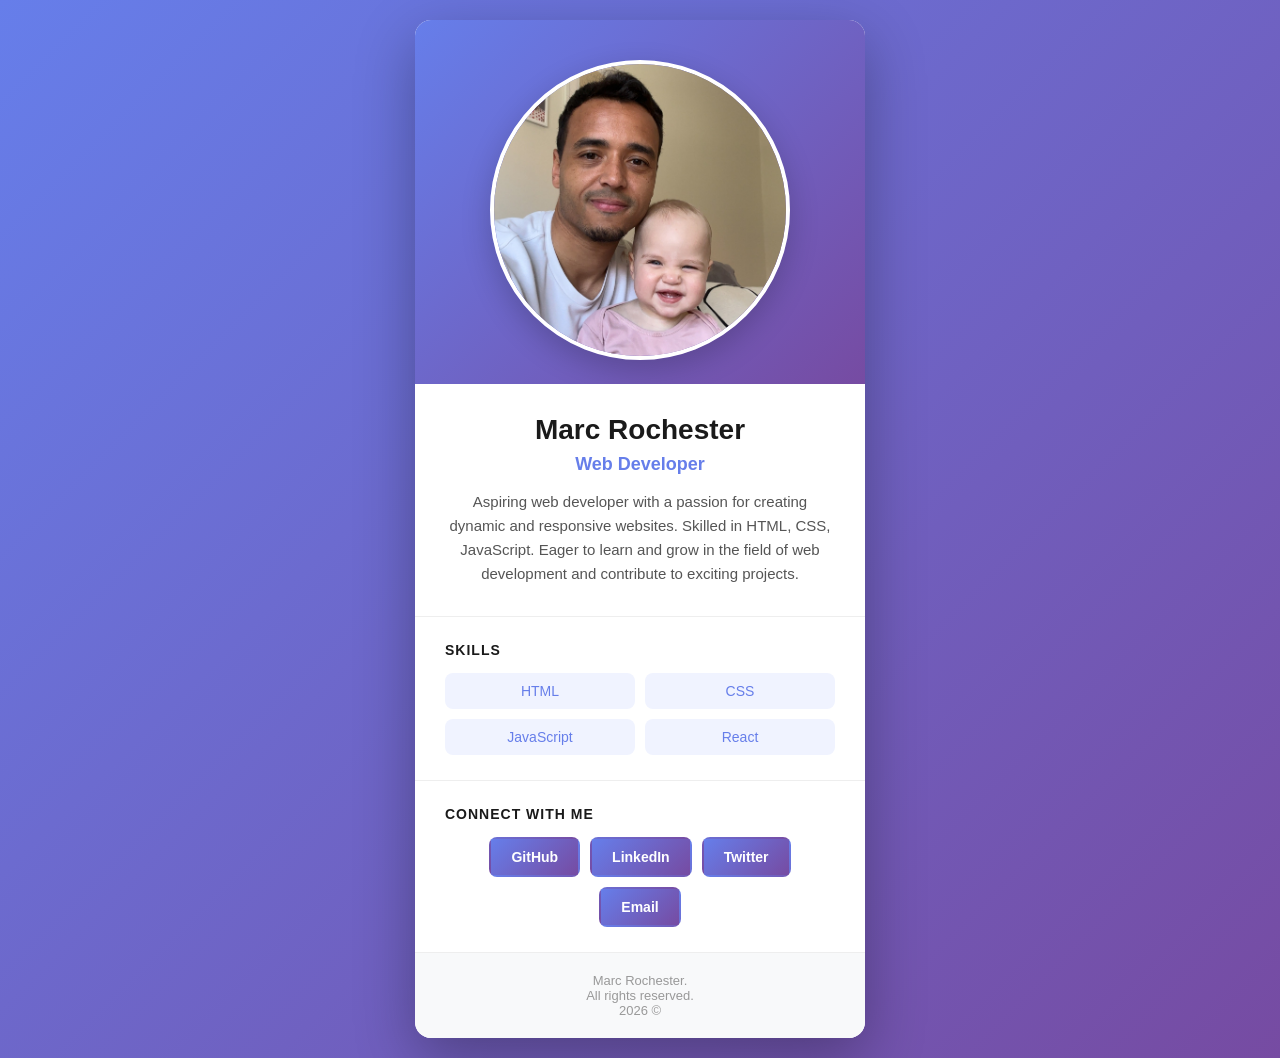
==== projects/01-html-profile-card/index.html @ 2372b121 "Initial commit: Add portfolio projects - profile card and blog article" ====
<!doctype html>
<html lang="en">
  <head>
    <meta charset="UTF-8" />
    <meta name="viewport" content="width=device-width, initial-scale=1.0" />
    <title>Profile Card - Marc Rochester</title>
    <link rel="stylesheet" href="styles.css" />
  </head>
  <body>
    <!-- Main container for the profile card -->
    <main class="container">
      <!-- Profile card semantic section -->
      <article class="profile-card">
        <!-- Header section with profile image -->
        <header class="profile-header">
          <img
            src="./images/carla_og_far.jpg"
            alt="Profile picture"
            class="profile-image"
          />
        </header>

        <!-- Main profile information section -->
        <section class="profile-info">
          <!-- Primary heading - Name -->
          <h1 class="profile-name">Marc Rochester</h1>

          <!-- Secondary heading - Role/Title -->
          <h2 class="profile-role">Web Developer</h2>

          <!-- Short introduction paragraph -->
          <p class="profile-intro">
            Aspiring web developer with a passion for creating dynamic and
            responsive websites. Skilled in HTML, CSS, JavaScript. Eager to
            learn and grow in the field of web development and contribute to
            exciting projects.
          </p>
        </section>

        <!-- Skills section with semantic structure -->
        <section class="skills-section">
          <h2 class="section-title">Skills</h2>
          <ul class="skills-list">
            <li>HTML</li>
            <li>CSS</li>
            <li>JavaScript</li>
            <li>React</li>
          </ul>
        </section>

        <!-- Social links section with semantic navigation -->
        <nav class="social-section">
          <h2 class="section-title">Connect With Me</h2>
          <ul class="social-links">
            <li>
              <a
                href="https://github.com"
                target="_blank"
                rel="noopener noreferrer"
              >
                GitHub
              </a>
            </li>
            <li>
              <a
                href="https://linkedin.com"
                target="_blank"
                rel="noopener noreferrer"
              >
                LinkedIn
              </a>
            </li>
            <li>
              <a
                href="https://twitter.com"
                target="_blank"
                rel="noopener noreferrer"
              >
                Twitter
              </a>
            </li>
            <li>
              <a href="marcrochester@hotmail.com"> Email </a>
            </li>
          </ul>
        </nav>

        <!-- Footer with copyright information -->
        <footer class="profile-footer">
          <p>
            Marc Rochester. <br />
            All rights reserved. <br />
            2026 &copy;
          </p>
        </footer>
      </article>
    </main>
  </body>
</html>
---- projects/01-html-profile-card/styles.css ----
* {
  margin: 0;
  padding: 0;
  box-sizing: border-box;
}

html {
  scroll-behavior: smooth;
}

body {
  font-family: "Segoe UI", Tahoma, Geneva, Verdana, sans-serif;
  background: linear-gradient(135deg, #667eea 0%, #764ba2 100%);
  min-height: 100vh;
  display: flex;
  justify-content: center;
  align-items: center;
  padding: 20px;
}

/* Container styling */
.container {
  width: 100%;
  max-width: 450px;
}
.profile-image {
  width: 300px;
  height: 300px;
  border-radius: 50%;
  border: 4px solid white;
  object-fit: cover;
  box-shadow: 0 10px 30px rgba(0, 0, 0, 0.2);
  transition: transform 0.3s ease;

  image-rendering: -webkit-optimize-contrast;
  -webkit-backface-visibility: hidden;
  backface-visibility: hidden;
}

/* Profile card styling */
/*overflow: hidden - Overflowing content gets cut off at borders*/
.profile-card {
  background: white;
  border-radius: 16px;
  box-shadow: 0 20px 60px rgba(0, 0, 0, 0.3);
  overflow: hidden;
  transition:
    transform 0.3s ease,
    box-shadow 0.3s ease;
}

/* transform property: Moves the element up by 8 pixels (negative = up, positive = down) */
.profile-card:hover {
  transform: translateY(-8px);
  box-shadow: 0 30px 80px rgba(0, 0, 0, 0.4);
}

/* Profile header with background */
.profile-header {
  background: linear-gradient(135deg, #667eea 0%, #764ba2 100%);
  padding: 40px 20px 20px;
  text-align: center;
  overflow: hidden;
}

.profile-card:hover .profile-image {
  transform: scale(1.05);
}

/* Profile info section */
.profile-info {
  padding: 30px 30px 20px;
  text-align: center;
}

/* Heading styles */
.profile-name {
  font-size: 28px;
  font-weight: 700;
  color: #1a1a1a;
  margin-bottom: 8px;
}

.profile-role {
  font-size: 18px;
  font-weight: 600;
  color: #667eea;
  margin-bottom: 15px;
}

.profile-intro {
  font-size: 15px;
  color: #555;
  line-height: 1.6;
  margin-bottom: 10px;
}

/* Section styling */
.skills-section,
.social-section {
  padding: 25px 30px;
  border-top: 1px solid #eee;
}

.section-title {
  font-size: 16px;
  font-weight: 700;
  color: #1a1a1a;
  margin-bottom: 15px;
  text-transform: uppercase;
  letter-spacing: 1px;
  font-size: 14px;
}

/* Skills list styling */
.skills-list {
  display: grid;
  grid-template-columns: 1fr 1fr;
  gap: 10px;
  list-style: none;
}

.skills-list li {
  background: #f0f3ff;
  padding: 10px 15px;
  border-radius: 8px;
  font-size: 14px;
  color: #667eea;
  font-weight: 500;
  text-align: center;
  transition: all 0.3s ease;
}

.skills-list li:hover {
  background: #667eea;
  color: white;
  transform: translateY(-2px);
}

/* Social links styling */
.social-links {
  display: flex;
  gap: 10px;
  list-style: none;
  justify-content: center;
  flex-wrap: wrap;
}

.social-links li {
  margin: 0;
}

.social-links a {
  display: inline-block;
  padding: 10px 20px;
  background: linear-gradient(135deg, #667eea 0%, #764ba2 100%);
  color: white;
  text-decoration: none;
  border-radius: 8px;
  font-size: 14px;
  font-weight: 600;
  transition: all 0.3s ease;
  border: 2px solid transparent;
}

.social-links a:hover {
  background: white;
  color: #667eea;
  border-color: #667eea;
  transform: translateY(-2px);
  box-shadow: 0 5px 15px rgba(102, 126, 234, 0.4);
}

.social-links a:focus {
  outline: 2px solid #667eea;
  outline-offset: 2px;
}

/* Profile footer */
.profile-footer {
  background: #f8f9fa;
  padding: 20px 30px;
  text-align: center;
  border-top: 1px solid #eee;
}

.profile-footer p {
  font-size: 13px;
  color: #999;
}

/* Responsive design for smaller screens */
@media (max-width: 480px) {
  .profile-card {
    border-radius: 12px;
  }

  .profile-name {
    font-size: 24px;
  }

  .profile-role {
    font-size: 16px;
  }

  .profile-info,
  .skills-section,
  .social-section,
  .profile-footer {
    padding: 20px;
  }

  .skills-list {
    grid-template-columns: 1fr;
  }

  .social-links {
    gap: 8px;
  }

  .social-links a {
    padding: 8px 16px;
    font-size: 13px;
  }
}
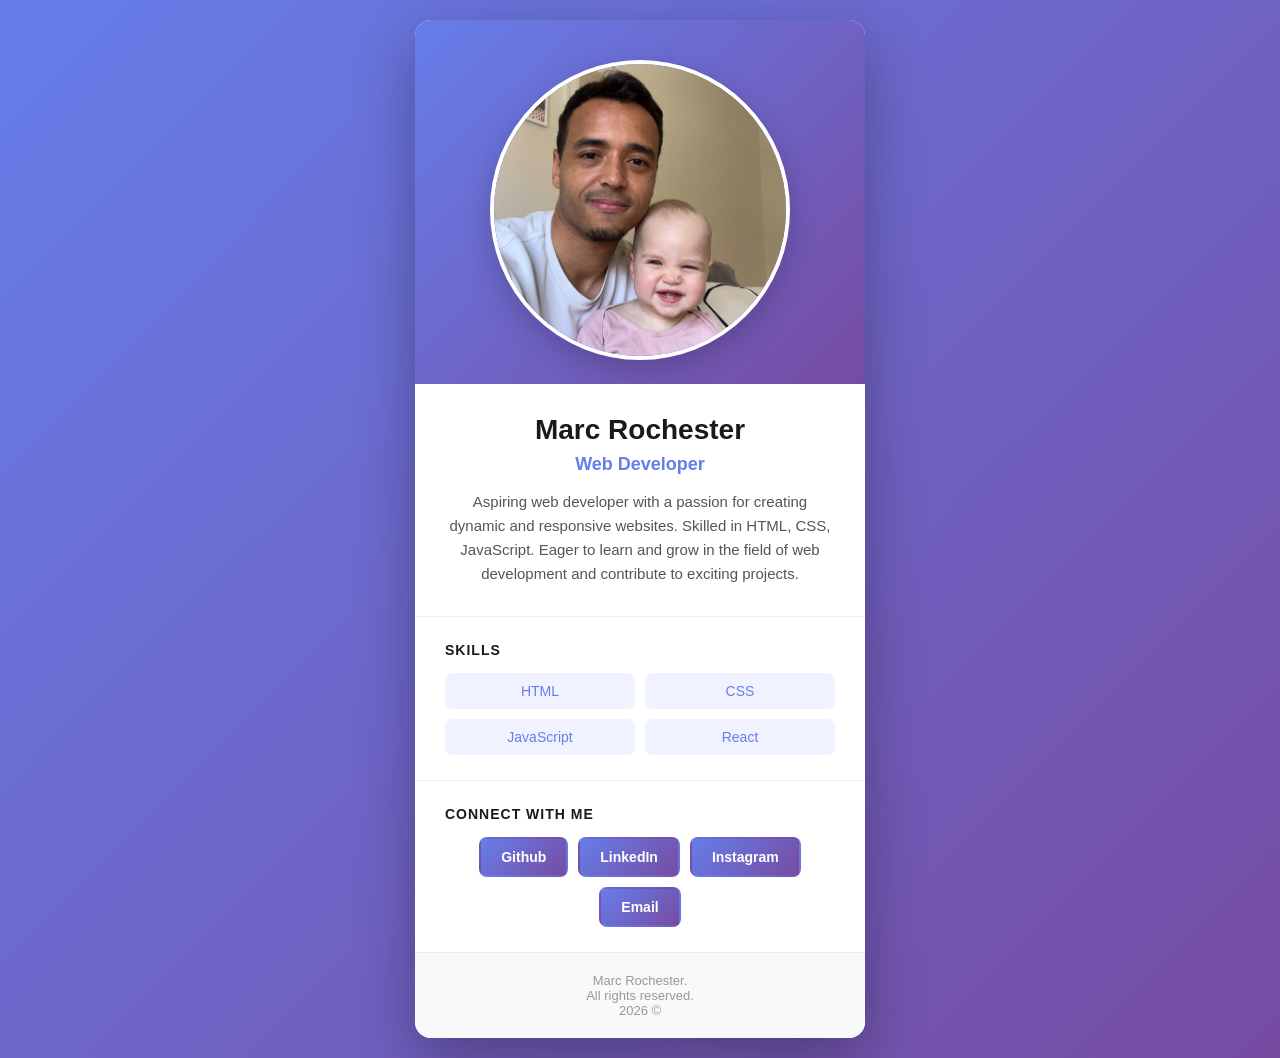
==== commit 71970df1: "changed to layout in contact section" ====
--- a/projects/01-html-profile-card/index.html
+++ b/projects/01-html-profile-card/index.html
@@ -58,7 +58,7 @@
                 target="_blank"
                 rel="noopener noreferrer"
               >
-                GitHub
+                Github
               </a>
             </li>
             <li>
@@ -76,7 +76,7 @@
                 target="_blank"
                 rel="noopener noreferrer"
               >
-                Twitter
+                Instagram
               </a>
             </li>
             <li>
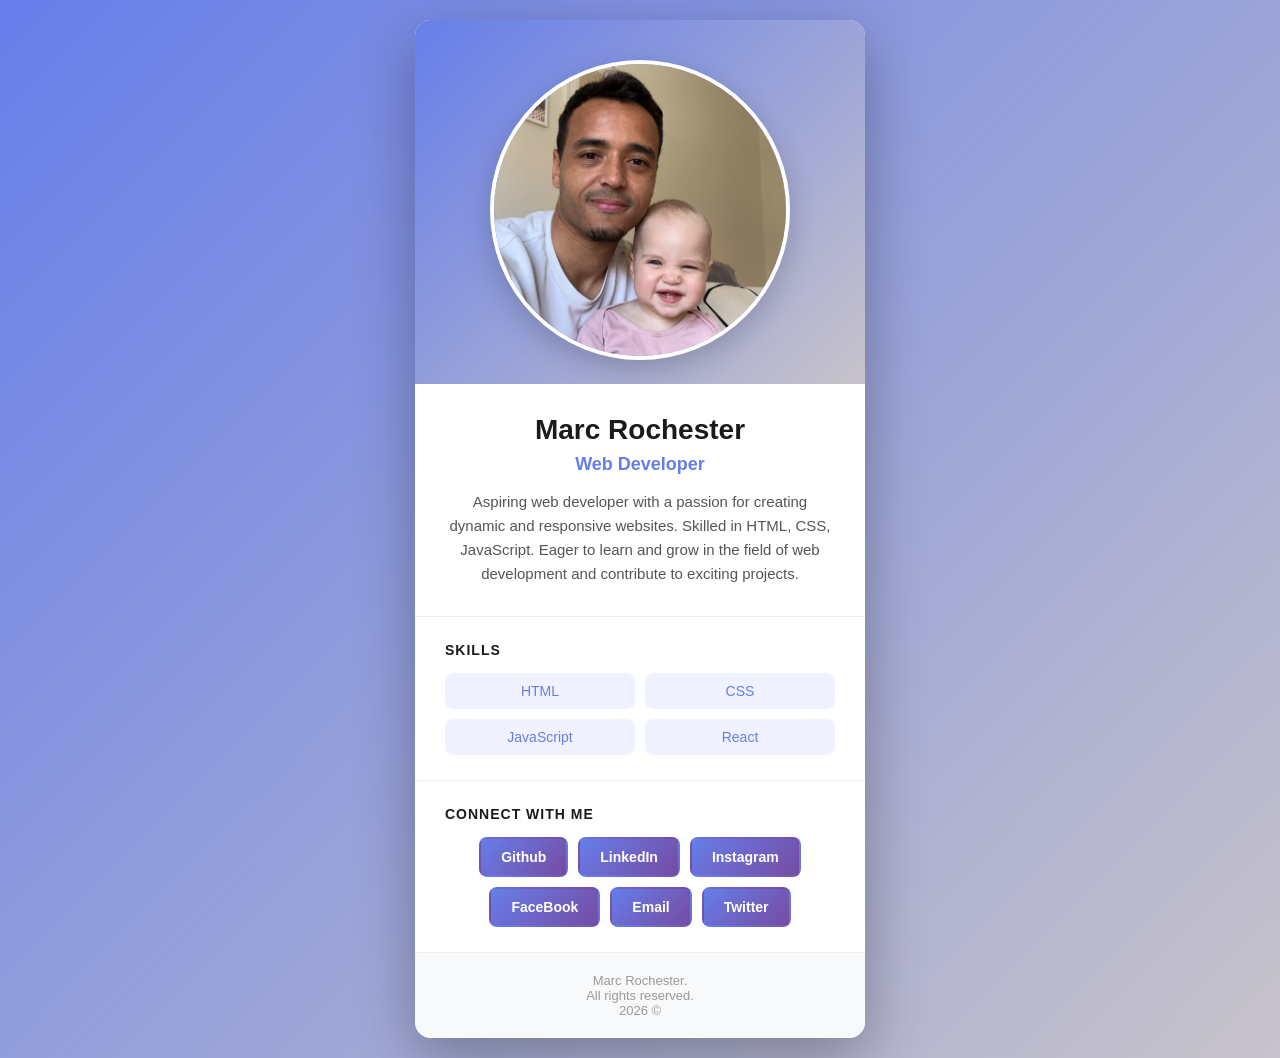
==== commit b5be5bdf: "added facebook, instagram to contact section" ====
--- a/projects/01-html-profile-card/index.html
+++ b/projects/01-html-profile-card/index.html
@@ -54,7 +54,7 @@
           <ul class="social-links">
             <li>
               <a
-                href="https://github.com"
+                href="https://github.com/MR1092"
                 target="_blank"
                 rel="noopener noreferrer"
               >
@@ -63,7 +63,7 @@
             </li>
             <li>
               <a
-                href="https://linkedin.com"
+                href="https://www.linkedin.com/in/marc-rochester-s%C3%B8rensen-348b9632a/"
                 target="_blank"
                 rel="noopener noreferrer"
               >
@@ -72,7 +72,7 @@
             </li>
             <li>
               <a
-                href="https://twitter.com"
+                href="https://www.instagram.com/mrochester10/?hl=en"
                 target="_blank"
                 rel="noopener noreferrer"
               >
@@ -80,7 +80,25 @@
               </a>
             </li>
             <li>
+              <a
+                href="https://www.facebook.com/profile.php?id=1080603992"
+                target="_blank"
+                rel="noopener noreferrer"
+              >
+                FaceBook
+              </a>
+            </li>
+            <li>
               <a href="marcrochester@hotmail.com"> Email </a>
+            </li>
+            <li>
+              <a
+                href="https://www.linkedin.com/in/marc-rochester-s%C3%B8rensen-348b9632a/"
+                target="_blank"
+                rel="noopener noreferrer"
+              >
+                Twitter
+              </a>
             </li>
           </ul>
         </nav>
--- a/projects/01-html-profile-card/styles.css
+++ b/projects/01-html-profile-card/styles.css
@@ -10,7 +10,7 @@
 
 body {
   font-family: "Segoe UI", Tahoma, Geneva, Verdana, sans-serif;
-  background: linear-gradient(135deg, #667eea 0%, #764ba2 100%);
+  background: linear-gradient(135deg, #667eea 0%, #c7c3ca 100%);
   min-height: 100vh;
   display: flex;
   justify-content: center;
@@ -57,7 +57,7 @@
 
 /* Profile header with background */
 .profile-header {
-  background: linear-gradient(135deg, #667eea 0%, #764ba2 100%);
+  background: linear-gradient(135deg, #667eea 0%, #c7c3ca 100%);
   padding: 40px 20px 20px;
   text-align: center;
   overflow: hidden;
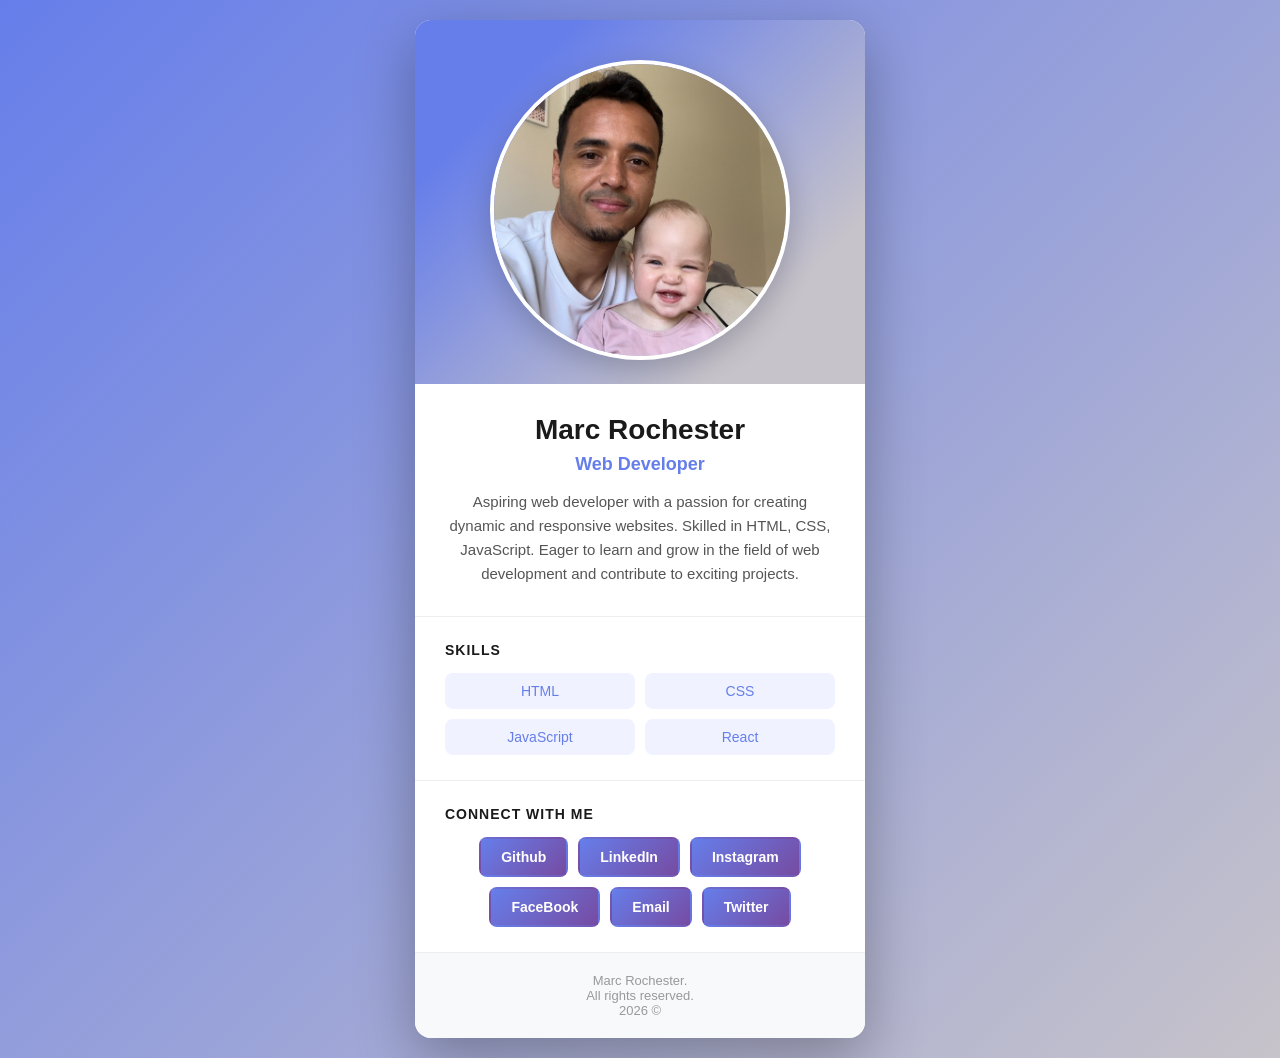
==== commit f0dd3193: "color change for profile-header" ====
--- a/projects/01-html-profile-card/index.html
+++ b/projects/01-html-profile-card/index.html
@@ -89,7 +89,7 @@
               </a>
             </li>
             <li>
-              <a href="marcrochester@hotmail.com"> Email </a>
+              <a href="mailto:marcrochester@hotmail.com"> Email </a>
             </li>
             <li>
               <a
--- a/projects/01-html-profile-card/styles.css
+++ b/projects/01-html-profile-card/styles.css
@@ -57,7 +57,7 @@
 
 /* Profile header with background */
 .profile-header {
-  background: linear-gradient(135deg, #667eea 0%, #c7c3ca 100%);
+  background: linear-gradient(135deg, #667eea 20%, #c7c3ca 80%);
   padding: 40px 20px 20px;
   text-align: center;
   overflow: hidden;
